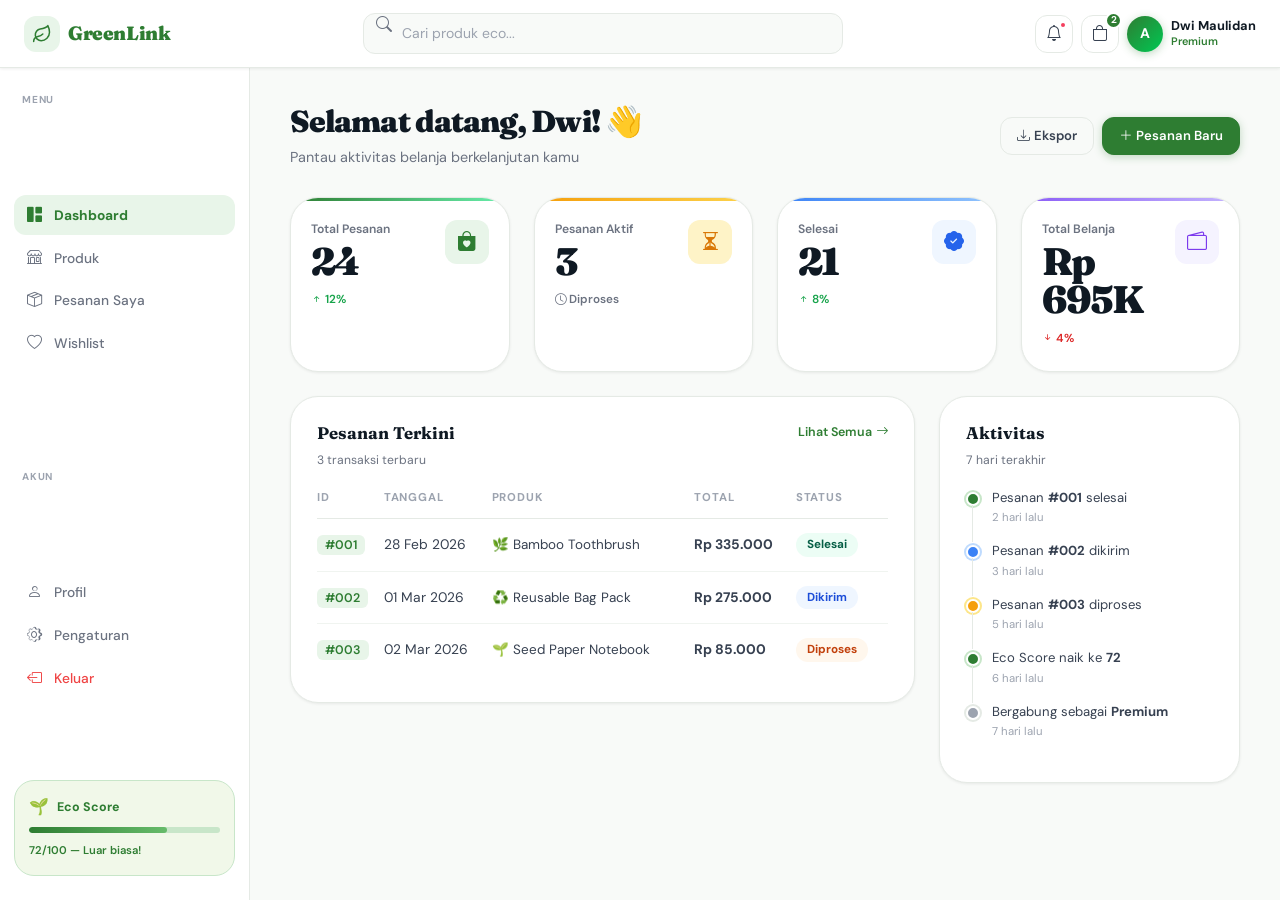
==== TUGAS6/index.html @ 31956008 "Add files via upload" ====
<!DOCTYPE html>
<html lang="id">
<head>
    <meta charset="UTF-8">
    <meta name="viewport" content="width=device-width, initial-scale=1.0">
    <title>GreenLink Dashboard — Bootstrap Grid</title>

    <!-- Bootstrap 5 CSS -->
    <link href="https://cdn.jsdelivr.net/npm/bootstrap@5.3.2/dist/css/bootstrap.min.css" rel="stylesheet">
    <!-- Google Fonts -->
    <link href="https://fonts.googleapis.com/css2?family=Fraunces:ital,wght@0,400;0,600;0,700;0,900;1,400&family=DM+Sans:wght@400;500;600;700&display=swap" rel="stylesheet">
    <!-- Bootstrap Icons -->
    <link href="https://cdn.jsdelivr.net/npm/bootstrap-icons@1.11.3/font/bootstrap-icons.css" rel="stylesheet">
    <link rel="stylesheet" href="style.css">
</head>
<body>

    <!-- ========= TOPBAR ========= -->
    <header class="gl-topbar anim-drop">
        <div class="gl-topbar-inner d-flex align-items-center gap-3">
            <a href="#" class="gl-brand d-flex align-items-center gap-2 text-decoration-none flex-shrink-0">
                <div class="gl-brand-mark">
                    <svg width="20" height="20" viewBox="0 0 32 32" fill="none">
                        <path d="M14.667 26.667c-2.342.007-4.6-.866-6.328-2.446C6.612 22.64 5.541 20.469 5.34 18.136c-.202-2.332.482-4.655 1.913-6.508C8.683 9.775 10.759 8.528 13.067 8.133c7.6-1.467 9.6-2.16 12.266-5.467 1.334 2.667 2.667 5.573 2.667 10.667 0 7.333-6.373 13.333-13.333 13.333z" stroke="currentColor" stroke-width="2.4" stroke-linecap="round" stroke-linejoin="round"/>
                        <path d="M2.667 28c0-4 2.466-7.147 6.773-8C12.667 19.36 16 17.333 17.333 16" stroke="currentColor" stroke-width="2.4" stroke-linecap="round" stroke-linejoin="round"/>
                    </svg>
                </div>
                <span class="gl-brand-name d-none d-md-block">GreenLink</span>
            </a>

            <!-- Search — menggunakan Bootstrap d-none d-md-flex untuk responsive -->
            <div class="gl-search flex-grow-1 d-none d-md-flex justify-content-center">
                <div class="gl-search-box position-relative w-100" style="max-width:480px">
                    <i class="bi bi-search gl-search-ico"></i>
                    <input type="text" class="gl-search-input" placeholder="Cari produk eco...">
                </div>
            </div>

            <div class="ms-auto d-flex align-items-center gap-2">
                <button class="gl-icon-btn position-relative d-none d-sm-flex">
                    <i class="bi bi-bell"></i>
                    <span class="gl-notif-dot"></span>
                </button>
                <button class="gl-icon-btn position-relative">
                    <i class="bi bi-bag"></i>
                    <span class="gl-cart-badge">2</span>
                </button>
                <div class="gl-avatar-wrap d-flex align-items-center gap-2">
                    <div class="gl-avatar">A</div>
                    <div class="d-none d-lg-block">
                        <p class="gl-uname mb-0">Dwi Maulidan</p>
                        <p class="gl-urole mb-0">Premium</p>
                    </div>
                </div>
            </div>
        </div>
    </header>

    <!-- ========= PAGE — Bootstrap container-fluid ========= -->
    <div class="gl-page-shell">

        <!-- ========= SIDEBAR ========= -->
        <aside class="gl-sidebar anim-rise">
            <p class="gl-nav-lbl">MENU</p>
            <nav class="gl-nav">
                <a href="#" class="gl-nav-link active">
                    <i class="bi bi-grid-1x2-fill"></i>
                    <span>Dashboard</span>
                </a>
                <a href="#" class="gl-nav-link">
                    <i class="bi bi-shop"></i>
                    <span>Produk</span>
                </a>
                <a href="#" class="gl-nav-link">
                    <i class="bi bi-box-seam"></i>
                    <span>Pesanan Saya</span>
                </a>
                <a href="#" class="gl-nav-link">
                    <i class="bi bi-heart"></i>
                    <span>Wishlist</span>
                </a>
            </nav>

            <p class="gl-nav-lbl mt-4">AKUN</p>
            <nav class="gl-nav">
                <a href="#" class="gl-nav-link">
                    <i class="bi bi-person"></i>
                    <span>Profil</span>
                </a>
                <a href="#" class="gl-nav-link">
                    <i class="bi bi-gear"></i>
                    <span>Pengaturan</span>
                </a>
                <a href="#" class="gl-nav-link gl-nav-link--out">
                    <i class="bi bi-box-arrow-left"></i>
                    <span>Keluar</span>
                </a>
            </nav>

            <div class="gl-eco-widget">
                <div class="d-flex align-items-center gap-2 mb-2">
                    <span>🌱</span>
                    <strong class="gl-eco-ttl">Eco Score</strong>
                </div>
                <div class="gl-eco-track">
                    <div class="gl-eco-bar"></div>
                </div>
                <small class="gl-eco-note">72/100 — Luar biasa!</small>
            </div>
        </aside>

        <!-- ========= MAIN ========= -->
        <main class="gl-main">

            <!-- Header -->
            <div class="gl-welcome anim-up" style="--d:0.05s">
                <!-- Bootstrap d-flex, flex-wrap, gap utilities -->
                <div class="d-flex flex-wrap align-items-center justify-content-between gap-3">
                    <div>
                        <h1 class="gl-welcome-h">Selamat datang, Dwi! 👋</h1>
                        <p class="gl-welcome-p mb-0">Pantau aktivitas belanja berkelanjutan kamu</p>
                    </div>
                    <div class="d-flex gap-2">
                        <button class="gl-btn-outline"><i class="bi bi-download me-1"></i>Ekspor</button>
                        <button class="gl-btn-fill"><i class="bi bi-plus-lg me-1"></i>Pesanan Baru</button>
                    </div>
                </div>
            </div>

            <!-- ===== STAT CARDS — Bootstrap Grid ===== -->
            <!--
                BOOTSTRAP GRID: .row + breakpoint columns
                col-12       → 1 kolom di XS (<576px)
                col-sm-6     → 2 kolom di SM (≥576px)
                col-lg-3     → 4 kolom di LG (≥992px)
                g-4          → Bootstrap gap utility (gutter)
            -->
            <div class="row g-4 mb-4 anim-up" style="--d:0.15s">
                <div class="col-12 col-sm-6 col-lg-3">
                    <div class="gl-stat gl-stat--g">
                        <div>
                            <p class="gl-stat-lbl">Total Pesanan</p>
                            <h2 class="gl-stat-num counter" data-to="24">0</h2>
                            <span class="gl-trend gl-trend--up"><i class="bi bi-arrow-up-short"></i>12%</span>
                        </div>
                        <div class="gl-stat-ico"><i class="bi bi-bag-heart-fill"></i></div>
                    </div>
                </div>
                <div class="col-12 col-sm-6 col-lg-3">
                    <div class="gl-stat gl-stat--a">
                        <div>
                            <p class="gl-stat-lbl">Pesanan Aktif</p>
                            <h2 class="gl-stat-num counter" data-to="3">0</h2>
                            <span class="gl-trend gl-trend--n"><i class="bi bi-clock"></i> Diproses</span>
                        </div>
                        <div class="gl-stat-ico"><i class="bi bi-hourglass-split"></i></div>
                    </div>
                </div>
                <div class="col-12 col-sm-6 col-lg-3">
                    <div class="gl-stat gl-stat--b">
                        <div>
                            <p class="gl-stat-lbl">Selesai</p>
                            <h2 class="gl-stat-num counter" data-to="21">0</h2>
                            <span class="gl-trend gl-trend--up"><i class="bi bi-arrow-up-short"></i>8%</span>
                        </div>
                        <div class="gl-stat-ico"><i class="bi bi-patch-check-fill"></i></div>
                    </div>
                </div>
                <div class="col-12 col-sm-6 col-lg-3">
                    <div class="gl-stat gl-stat--p">
                        <div>
                            <p class="gl-stat-lbl">Total Belanja</p>
                            <h2 class="gl-stat-num">Rp 695K</h2>
                            <span class="gl-trend gl-trend--dn"><i class="bi bi-arrow-down-short"></i>4%</span>
                        </div>
                        <div class="gl-stat-ico"><i class="bi bi-wallet2"></i></div>
                    </div>
                </div>
            </div>

            <!-- ===== BOTTOM ROW — Bootstrap Grid 8:4 ===== -->
            <!--
                col-12       → full-width di mobile
                col-lg-8     → 8/12 kolom di LG untuk tabel
                col-lg-4     → 4/12 kolom di LG untuk aktivitas
            -->
            <div class="row g-4 anim-up" style="--d:0.25s">

                <!-- Orders Table -->
                <div class="col-12 col-lg-8">
                    <div class="gl-card">
                        <div class="gl-card-hd">
                            <div>
                                <h3 class="gl-card-ttl">Pesanan Terkini</h3>
                                <p class="gl-card-sub mb-0">3 transaksi terbaru</p>
                            </div>
                            <a href="#" class="gl-link-all">Lihat Semua <i class="bi bi-arrow-right"></i></a>
                        </div>
                        <div class="table-responsive">
                            <table class="gl-table w-100">
                                <thead>
                                    <tr>
                                        <th>ID</th>
                                        <th>Tanggal</th>
                                        <th class="d-none d-md-table-cell">Produk</th>
                                        <th>Total</th>
                                        <th>Status</th>
                                    </tr>
                                </thead>
                                <tbody>
                                    <tr class="tr-anim">
                                        <td><code class="gl-oid">#001</code></td>
                                        <td>28 Feb 2026</td>
                                        <td class="d-none d-md-table-cell">
                                            <span class="gl-prod">🌿 Bamboo Toothbrush</span>
                                        </td>
                                        <td><strong>Rp 335.000</strong></td>
                                        <td><span class="gl-badge gl-badge--done">Selesai</span></td>
                                    </tr>
                                    <tr class="tr-anim">
                                        <td><code class="gl-oid">#002</code></td>
                                        <td>01 Mar 2026</td>
                                        <td class="d-none d-md-table-cell">
                                            <span class="gl-prod">♻️ Reusable Bag Pack</span>
                                        </td>
                                        <td><strong>Rp 275.000</strong></td>
                                        <td><span class="gl-badge gl-badge--ship">Dikirim</span></td>
                                    </tr>
                                    <tr class="tr-anim">
                                        <td><code class="gl-oid">#003</code></td>
                                        <td>02 Mar 2026</td>
                                        <td class="d-none d-md-table-cell">
                                            <span class="gl-prod">🌱 Seed Paper Notebook</span>
                                        </td>
                                        <td><strong>Rp 85.000</strong></td>
                                        <td><span class="gl-badge gl-badge--proc">Diproses</span></td>
                                    </tr>
                                </tbody>
                            </table>
                        </div>
                    </div>
                </div>

                <!-- Activity Feed -->
                <div class="col-12 col-lg-4">
                    <div class="gl-card h-100">
                        <div class="gl-card-hd">
                            <div>
                                <h3 class="gl-card-ttl">Aktivitas</h3>
                                <p class="gl-card-sub mb-0">7 hari terakhir</p>
                            </div>
                        </div>
                        <ul class="gl-act-list list-unstyled mb-0">
                            <li class="gl-act-item">
                                <span class="gl-dot gl-dot--g"></span>
                                <div>
                                    <p class="mb-0">Pesanan <b>#001</b> selesai</p>
                                    <small>2 hari lalu</small>
                                </div>
                            </li>
                            <li class="gl-act-item">
                                <span class="gl-dot gl-dot--b"></span>
                                <div>
                                    <p class="mb-0">Pesanan <b>#002</b> dikirim</p>
                                    <small>3 hari lalu</small>
                                </div>
                            </li>
                            <li class="gl-act-item">
                                <span class="gl-dot gl-dot--a"></span>
                                <div>
                                    <p class="mb-0">Pesanan <b>#003</b> diproses</p>
                                    <small>5 hari lalu</small>
                                </div>
                            </li>
                            <li class="gl-act-item">
                                <span class="gl-dot gl-dot--g"></span>
                                <div>
                                    <p class="mb-0">Eco Score naik ke <b>72</b></p>
                                    <small>6 hari lalu</small>
                                </div>
                            </li>
                            <li class="gl-act-item gl-act-item--last">
                                <span class="gl-dot gl-dot--gr"></span>
                                <div>
                                    <p class="mb-0">Bergabung sebagai <b>Premium</b></p>
                                    <small>7 hari lalu</small>
                                </div>
                            </li>
                        </ul>
                    </div>
                </div>

            </div><!-- /row -->
        </main>
    </div><!-- /gl-page-shell -->

    <script src="https://cdn.jsdelivr.net/npm/bootstrap@5.3.2/dist/js/bootstrap.bundle.min.js"></script>
    <script>
        // Counter animation
        document.querySelectorAll('.counter').forEach(el => {
            const target = +el.dataset.to;
            let n = 0;
            const step = Math.ceil(target / 30);
            const t = setInterval(() => {
                n = Math.min(n + step, target);
                el.textContent = n;
                if (n >= target) clearInterval(t);
            }, 50);
        });

        // IntersectionObserver untuk .anim-up
        const io = new IntersectionObserver(entries => {
            entries.forEach(e => { if (e.isIntersecting) e.target.classList.add('is-vis'); });
        }, { threshold: 0.1 });
        document.querySelectorAll('.anim-up').forEach(el => io.observe(el));

        // Table row stagger
        document.querySelectorAll('.tr-anim').forEach((r, i) => {
            r.style.animationDelay = `${0.35 + i * 0.1}s`;
            r.classList.add('tr-show');
        });

        // Nav active
        document.querySelectorAll('.gl-nav-link').forEach(a => {
            a.addEventListener('click', e => {
                e.preventDefault();
                document.querySelectorAll('.gl-nav-link').forEach(x => x.classList.remove('active'));
                a.classList.add('active');
            });
        });
    </script>
</body>
</html>
---- TUGAS6/style.css ----
/* ============================================================
   style_bootstrap.css — GreenLink Dashboard (BAB 2: BOOTSTRAP GRID)
   Layout Engine : Bootstrap 5 Grid System (.row / .col-*) +
                   CSS Grid untuk struktur halaman (sidebar+main)
   Animasi       : CSS @keyframes + Transition
   Responsive    : Bootstrap breakpoints (sm/md/lg/xl)
   Font          : Fraunces (display) + DM Sans (body)
   ============================================================ */

/* ── 1. CUSTOM PROPERTIES ─────────────────────────────────── */
:root {
    --g-700:   #2E7D32;
    --g-900:   #1B5E20;
    --g-100:   #E8F5E9;
    --g-50:    #F1F8E9;
    --accent:  #00C853;

    --ink:     #0F1923;
    --body:    #374151;
    --muted:   #6B7280;
    --faint:   #9CA3AF;

    --white:   #FFFFFF;
    --bg:      #F8FAF8;
    --border:  #E5EAE5;
    --border-l:#F0F4F0;

    --sh-sm: 0 1px 3px rgba(0,0,0,0.07);
    --sh-md: 0 6px 24px rgba(46,125,50,0.10);
    --sh-lg: 0 12px 48px rgba(46,125,50,0.15);

    --r:     12px;
    --r-lg:  20px;
    --r-xl:  28px;

    --easing: cubic-bezier(0.4,0,0.2,1);
    --dur:    0.26s;

    --topbar-h:  68px;
    --sidebar-w: 250px;
}

/* ── 2. RESET & BASE ──────────────────────────────────────── */
*, *::before, *::after { box-sizing: border-box; }
html { scroll-behavior: smooth; }
body {
    font-family: 'DM Sans', sans-serif;
    background: var(--bg);
    color: var(--body);
    overflow-x: hidden;
    -webkit-font-smoothing: antialiased;
}

/* ── 3. KEYFRAME ANIMATIONS ───────────────────────────────── */

/* Topbar drop dari atas */
@keyframes dropDown {
    from { transform: translateY(-100%); opacity: 0; }
    to   { transform: translateY(0);     opacity: 1; }
}

/* Sidebar naik dari bawah */
@keyframes riseUp {
    from { transform: translateY(30px); opacity: 0; }
    to   { transform: translateY(0);    opacity: 1; }
}

/* Section konten fade + naik (scroll-triggered) */
@keyframes upFade {
    from { transform: translateY(22px); opacity: 0; }
    to   { transform: translateY(0);    opacity: 1; }
}

/* Baris tabel masuk bergantian */
@keyframes trEnter {
    from { transform: translateX(-14px); opacity: 0; }
    to   { transform: translateX(0);     opacity: 1; }
}

/* Dot notifikasi berdetak */
@keyframes heartbeat {
    0%, 100% { transform: scale(1); }
    30%       { transform: scale(1.5); }
    60%       { transform: scale(1.2); }
}

/* Eco bar shimmer */
@keyframes ecoShine {
    0%   { background-position: -200% center; }
    100% { background-position:  200% center; }
}

/* Stat card icon memutar kecil saat hover */
@keyframes wiggle {
    0%,100% { transform: rotate(0deg); }
    25%      { transform: rotate(-8deg); }
    75%      { transform: rotate(8deg); }
}

/* Progress bar stat card mengisi */
@keyframes barFill {
    from { width: 0; }
}

/* ── 4. ANIMATION UTILITY CLASSES ────────────────────────── */
.anim-drop { animation: dropDown 0.40s var(--easing) both; }
.anim-rise { animation: riseUp  0.40s 0.10s var(--easing) both; }

/* anim-up: state awal, class .is-vis ditambahkan JS */
.anim-up {
    opacity: 0;
    transform: translateY(22px);
    transition: opacity 0.5s var(--easing) var(--d, 0s),
                transform 0.5s var(--easing) var(--d, 0s);
}
.anim-up.is-vis { opacity: 1; transform: translateY(0); }

/* Baris tabel */
.tr-anim { opacity: 0; transform: translateX(-14px); }
.tr-anim.tr-show { animation: trEnter 0.36s var(--easing) both; }

/* ── 5. TOPBAR ────────────────────────────────────────────── */
/* Menggunakan Bootstrap d-flex utilities di HTML,
   custom CSS hanya untuk visual styling. */
.gl-topbar {
    position: fixed;
    inset: 0 0 auto 0;
    height: var(--topbar-h);
    background: var(--white);
    border-bottom: 1px solid var(--border);
    z-index: 1000;
    box-shadow: var(--sh-sm);
}
.gl-topbar-inner {
    height: 100%;
    padding: 0 24px;
    /* d-flex align-items-center gap-3 via Bootstrap utilities di HTML */
}

/* Brand */
.gl-brand-mark {
    width: 36px; height: 36px;
    background: var(--g-100);
    color: var(--g-700);
    border-radius: var(--r);
    display: flex; align-items: center; justify-content: center;
    transition: background var(--dur);
}
.gl-brand:hover .gl-brand-mark { background: var(--g-700); color: #fff; }
.gl-brand-name {
    font-family: 'Fraunces', serif;
    font-size: 1.2rem;
    font-weight: 900;
    color: var(--g-700);
    letter-spacing: -0.02em;
}

/* Search */
.gl-search-ico {
    position: absolute; left: 13px;
    color: var(--muted);
    pointer-events: none;
    transition: color var(--dur);
}
.gl-search-input {
    width: 100%;
    padding: 9px 16px 9px 38px;
    background: var(--bg);
    border: 1.5px solid var(--border);
    border-radius: var(--r);
    font-family: 'DM Sans', sans-serif;
    font-size: 0.875rem;
    color: var(--ink);
    outline: none;
    transition: all var(--dur);
}
.gl-search-input:focus {
    background: var(--white);
    border-color: var(--g-700);
    box-shadow: 0 0 0 3px rgba(46,125,50,0.10);
}
.gl-search-input::placeholder { color: var(--faint); }

/* Icon buttons */
.gl-icon-btn {
    width: 38px; height: 38px;
    border: 1.5px solid var(--border);
    border-radius: var(--r);
    background: var(--white);
    color: var(--body);
    font-size: 1rem;
    cursor: pointer;
    display: flex; align-items: center; justify-content: center;
    transition: all var(--dur);
}
.gl-icon-btn:hover { background: var(--g-100); border-color: var(--g-700); color: var(--g-700); }

.gl-notif-dot {
    width: 8px; height: 8px;
    background: #F43F5E;
    border-radius: 50%;
    border: 2px solid var(--white);
    position: absolute; top: 5px; right: 5px;
    animation: heartbeat 2s ease-in-out infinite;
}
.gl-cart-badge {
    position: absolute; top: -4px; right: -4px;
    width: 17px; height: 17px;
    background: var(--g-700);
    color: #fff;
    font-size: 0.62rem; font-weight: 700;
    border-radius: 50%;
    display: flex; align-items: center; justify-content: center;
    border: 2px solid var(--white);
}

/* Avatar */
.gl-avatar {
    width: 36px; height: 36px;
    background: linear-gradient(135deg, var(--g-700), var(--accent));
    color: #fff;
    border-radius: 50%;
    font-weight: 700; font-size: 0.875rem;
    display: flex; align-items: center; justify-content: center;
    box-shadow: 0 2px 8px rgba(46,125,50,0.30);
}
.gl-uname { font-size: 0.8rem; font-weight: 700; color: var(--ink); line-height: 1.2; }
.gl-urole { font-size: 0.68rem; color: var(--g-700); font-weight: 600; }

/* ── 6. PAGE SHELL — CSS Grid (sidebar + main) ────────────── */
/*
   CSS Grid digunakan untuk struktur halaman utama (2 kolom).
   Bootstrap Grid digunakan di dalam .gl-main untuk konten.
   Pemisahan yang bersih antara layout makro vs mikro.
*/
.gl-page-shell {
    display: grid;
    grid-template-columns: var(--sidebar-w) 1fr; /* ← CSS GRID 2 kolom */
    min-height: calc(100vh - var(--topbar-h));
    margin-top: var(--topbar-h);
}

/* ── 7. SIDEBAR ───────────────────────────────────────────── */
.gl-sidebar {
    background: var(--white);
    border-right: 1px solid var(--border);
    padding: 24px 14px;
    position: fixed;
    top: var(--topbar-h);
    bottom: 0;
    width: var(--sidebar-w);
    overflow-y: auto;
    display: flex;
    flex-direction: column;
    justify-content: space-between;
    z-index: 900;
}

.gl-nav-lbl {
    font-size: 0.63rem; font-weight: 700;
    color: var(--faint);
    letter-spacing: 0.08em;
    padding: 0 8px; margin-bottom: 6px;
    font-family: 'DM Sans', sans-serif;
}
.gl-nav { display: flex; flex-direction: column; gap: 2px; }
.gl-nav-link {
    display: flex; align-items: center; gap: 10px;
    padding: 9px 10px;
    border-radius: var(--r);
    color: var(--muted);
    font-size: 0.86rem;
    font-weight: 500;
    text-decoration: none;
    transition: all var(--dur);
}
.gl-nav-link i { font-size: 0.95rem; width: 20px; text-align: center; flex-shrink: 0; }
.gl-nav-link:hover:not(.active) { background: var(--bg); color: var(--ink); }
.gl-nav-link.active { background: var(--g-100); color: var(--g-700); font-weight: 700; }
.gl-nav-link--out { color: #EF4444 !important; }
.gl-nav-link--out:hover { background: #FEF2F2 !important; }

/* Eco widget */
.gl-eco-widget {
    background: var(--g-50);
    border: 1px solid #C8E6C9;
    border-radius: var(--r-lg);
    padding: 14px;
}
.gl-eco-ttl { font-size: 0.78rem; font-weight: 700; color: var(--g-700); }
.gl-eco-track {
    height: 6px;
    background: #C8E6C9;
    border-radius: 3px;
    overflow: hidden;
    margin: 6px 0 4px;
}
.gl-eco-bar {
    width: 72%; height: 100%;
    background: linear-gradient(90deg, var(--g-700), #66BB6A, #A5D6A7);
    background-size: 200% auto;
    border-radius: 3px;
    animation: ecoShine 2.5s linear infinite;
}
.gl-eco-note { font-size: 0.70rem; color: var(--g-700); font-weight: 600; }

/* ── 8. MAIN CONTENT ──────────────────────────────────────── */
/* grid-column: 2 / 3 → kolom kedua dari CSS Grid di .gl-page-shell */
.gl-main {
    grid-column: 2 / 3;        /* ← CSS Grid placement */
    padding: 36px 40px;
    min-height: calc(100vh - var(--topbar-h));
}

/* ── 9. WELCOME ───────────────────────────────────────────── */
.gl-welcome { margin-bottom: 28px; }
.gl-welcome-h {
    font-family: 'Fraunces', serif;
    font-size: 1.9rem;
    font-weight: 900;
    color: var(--ink);
    letter-spacing: -0.03em;
    line-height: 1.15;
}
.gl-welcome-p { color: var(--muted); font-size: 0.9rem; margin-top: 4px; }

.gl-btn-outline {
    padding: 8px 16px;
    background: transparent;
    border: 1.5px solid var(--border);
    border-radius: var(--r);
    font-family: 'DM Sans', sans-serif;
    font-size: 0.82rem; font-weight: 600;
    color: var(--body);
    cursor: pointer;
    transition: all var(--dur);
}
.gl-btn-outline:hover { border-color: var(--g-700); color: var(--g-700); background: var(--g-50); }

.gl-btn-fill {
    padding: 8px 16px;
    background: var(--g-700);
    border: 1.5px solid var(--g-700);
    border-radius: var(--r);
    font-family: 'DM Sans', sans-serif;
    font-size: 0.82rem; font-weight: 600;
    color: #fff;
    cursor: pointer;
    box-shadow: 0 2px 8px rgba(46,125,50,0.28);
    transition: all var(--dur);
}
.gl-btn-fill:hover { background: var(--g-900); transform: translateY(-1px); box-shadow: 0 4px 14px rgba(46,125,50,0.38); }

/* ── 10. STAT CARDS (Bootstrap Grid columns) ─────────────── */
/*
   Bootstrap Grid: .row.g-4 + .col-12.col-sm-6.col-lg-3
   Setiap breakpoint mengatur jumlah kolom secara deklaratif.
   Custom CSS hanya styling visual card-nya.
*/
.gl-stat {
    background: var(--white);
    border: 1px solid var(--border);
    border-radius: var(--r-xl);
    padding: 22px 20px;
    height: 100%;
    display: flex;
    justify-content: space-between;
    align-items: flex-start;
    box-shadow: var(--sh-sm);
    position: relative;
    overflow: hidden;
    transition: transform var(--dur), box-shadow var(--dur);
}
.gl-stat::before {
    content: '';
    position: absolute; top: 0; left: 0; right: 0;
    height: 3px;
    border-radius: var(--r-xl) var(--r-xl) 0 0;
}
.gl-stat--g::before { background: linear-gradient(90deg, var(--g-700), #69F0AE); }
.gl-stat--a::before { background: linear-gradient(90deg, #F59E0B, #FCD34D); }
.gl-stat--b::before { background: linear-gradient(90deg, #3B82F6, #93C5FD); }
.gl-stat--p::before { background: linear-gradient(90deg, #8B5CF6, #C4B5FD); }

.gl-stat:hover { transform: translateY(-4px); box-shadow: var(--sh-md); }
.gl-stat:hover .gl-stat-ico { animation: wiggle 0.5s ease-in-out; }

.gl-stat-lbl { font-size: 0.76rem; font-weight: 600; color: var(--muted); margin-bottom: 4px; }
.gl-stat-num {
    font-family: 'Fraunces', serif;
    font-size: 2.4rem;
    font-weight: 900;
    color: var(--ink);
    letter-spacing: -0.05em;
    line-height: 1;
    margin-bottom: 6px;
}
.gl-trend {
    font-size: 0.73rem; font-weight: 600;
    display: inline-flex; align-items: center; gap: 2px;
}
.gl-trend--up { color: #16A34A; }
.gl-trend--dn { color: #DC2626; }
.gl-trend--n  { color: var(--muted); }

.gl-stat-ico {
    width: 44px; height: 44px;
    border-radius: var(--r);
    display: flex; align-items: center; justify-content: center;
    font-size: 1.25rem;
    flex-shrink: 0;
}
.gl-stat--g .gl-stat-ico { background: var(--g-100); color: var(--g-700); }
.gl-stat--a .gl-stat-ico { background: #FEF3C7; color: #D97706; }
.gl-stat--b .gl-stat-ico { background: #EFF6FF; color: #2563EB; }
.gl-stat--p .gl-stat-ico { background: #F5F3FF; color: #7C3AED; }

/* ── 11. CARDS (Orders + Activity) ───────────────────────── */
/* Bootstrap: .col-12.col-lg-8 dan .col-12.col-lg-4 mengatur lebar. */
.gl-card {
    background: var(--white);
    border: 1px solid var(--border);
    border-radius: var(--r-xl);
    padding: 26px;
    box-shadow: var(--sh-sm);
}
.gl-card-hd {
    display: flex;
    justify-content: space-between;
    align-items: flex-start;
    margin-bottom: 20px;
}
.gl-card-ttl {
    font-family: 'Fraunces', serif;
    font-size: 1.05rem; font-weight: 700;
    color: var(--ink);
}
.gl-card-sub { font-size: 0.76rem; color: var(--muted); }
.gl-link-all {
    font-size: 0.78rem; font-weight: 600;
    color: var(--g-700);
    text-decoration: none;
    display: flex; align-items: center; gap: 4px;
    white-space: nowrap;
    transition: gap var(--dur);
}
.gl-link-all:hover { gap: 8px; }

/* Table */
.gl-table { border-collapse: collapse; }
.gl-table th {
    text-align: left;
    font-size: 0.71rem; font-weight: 700;
    color: var(--faint);
    text-transform: uppercase;
    letter-spacing: 0.07em;
    padding: 0 0 12px;
    border-bottom: 1px solid var(--border);
}
.gl-table td {
    padding: 14px 0;
    font-size: 0.865rem;
    border-bottom: 1px solid var(--border-l);
    vertical-align: middle;
}
.gl-table tbody tr:last-child td { border-bottom: none; }
.gl-table tbody tr { transition: background var(--dur); }
.gl-table tbody tr:hover td { background: var(--bg); }

.gl-oid {
    background: var(--g-100);
    color: var(--g-700);
    padding: 2px 8px;
    border-radius: 6px;
    font-size: 0.78rem; font-weight: 600;
    font-family: 'DM Sans', monospace;
}
.gl-prod { font-size: 0.84rem; }

.gl-badge {
    display: inline-block;
    padding: 3px 11px;
    border-radius: 20px;
    font-size: 0.73rem; font-weight: 700;
}
.gl-badge--done { background: #ECFDF5; color: #065F46; }
.gl-badge--ship { background: #EFF6FF; color: #1D4ED8; }
.gl-badge--proc { background: #FFF7ED; color: #C2410C; }

/* Activity List */
.gl-act-list { padding: 0; }
.gl-act-item {
    display: flex; gap: 12px;
    padding-bottom: 16px;
    position: relative;
}
.gl-act-item:not(.gl-act-item--last)::before {
    content: '';
    position: absolute;
    left: 6px; top: 16px;
    width: 1px; height: calc(100% - 16px);
    background: var(--border);
}
.gl-dot {
    width: 14px; height: 14px;
    border-radius: 50%;
    flex-shrink: 0;
    margin-top: 3px;
    border: 2px solid var(--white);
}
.gl-dot--g  { background: var(--g-700); box-shadow: 0 0 0 2px #C8E6C9; }
.gl-dot--b  { background: #3B82F6; box-shadow: 0 0 0 2px #BFDBFE; }
.gl-dot--a  { background: #F59E0B; box-shadow: 0 0 0 2px #FDE68A; }
.gl-dot--gr { background: var(--faint); box-shadow: 0 0 0 2px var(--border); }

.gl-act-item p     { font-size: 0.82rem; color: var(--body); line-height: 1.4; }
.gl-act-item small { font-size: 0.71rem; color: var(--faint); display: block; margin-top: 2px; }

/* ── 12. RESPONSIVE — Bootstrap Breakpoints + CSS Grid Override ── */

/* ≤1200px: kurangi padding */
@media (max-width: 1200px) {
    .gl-main { padding: 28px 24px; }
}

/* ≤991px: sidebar collapse → CSS Grid 1 kolom */
@media (max-width: 991px) {
    :root { --sidebar-w: 64px; }

    /* CSS Grid: kolom kiri dikecilkan */
    .gl-page-shell {
        grid-template-columns: var(--sidebar-w) 1fr;   /* ← CSS GRID update */
    }

    .gl-nav-lbl,
    .gl-nav-link span,
    .gl-eco-widget,
    .gl-uname, .gl-urole { display: none !important; }
    .gl-nav-link { justify-content: center; padding: 10px; }
    .gl-nav-link i { width: auto; }
    .gl-sidebar { align-items: center; padding: 20px 8px; }
    .gl-main { padding: 24px 16px; }
}

/* ≤767px: sidebar hilang → CSS Grid 1 kolom penuh */
@media (max-width: 767px) {
    :root { --sidebar-w: 0px; }

    /* CSS Grid: hilangkan kolom sidebar */
    .gl-page-shell {
        grid-template-columns: 1fr;                   /* ← CSS GRID 1 kolom */
    }
    .gl-sidebar  { display: none; }
    .gl-main {
        grid-column: 1 / 2;                           /* ← CSS GRID placement */
        padding: 20px 14px;
    }
    .gl-welcome-h { font-size: 1.5rem; }
}

/* ≤575px: tombol penuh */
@media (max-width: 575px) {
    .gl-welcome-h { font-size: 1.25rem; }
    .gl-btn-outline, .gl-btn-fill { padding: 7px 12px; font-size: 0.78rem; }
}

/* ── 13. SCROLLBAR ────────────────────────────────────────── */
::-webkit-scrollbar       { width: 5px; }
::-webkit-scrollbar-track { background: var(--bg); }
::-webkit-scrollbar-thumb { background: #C8E6C9; border-radius: 4px; }
::-webkit-scrollbar-thumb:hover { background: var(--g-700); }
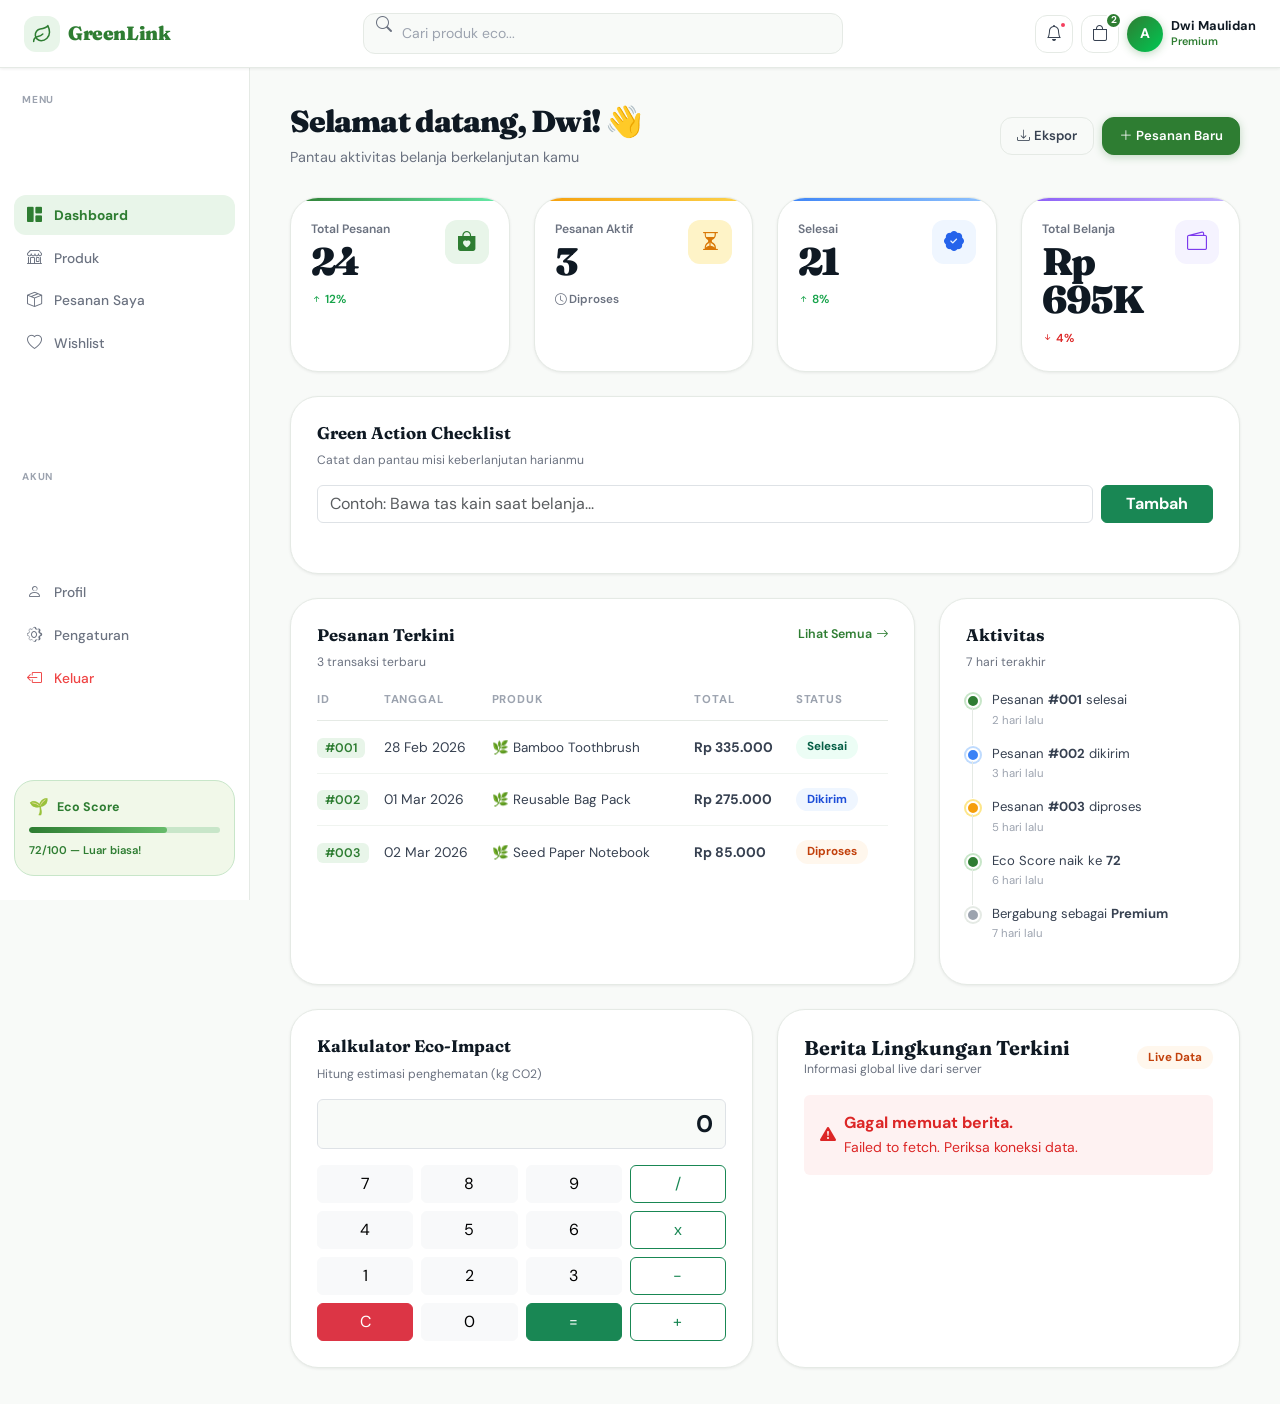
==== commit 0b4a90cb: "Add files via upload" ====
--- a/TUGAS6/index.html
+++ b/TUGAS6/index.html
@@ -28,7 +28,7 @@
                 <span class="gl-brand-name d-none d-md-block">GreenLink</span>
             </a>
 
-            <!-- Search — menggunakan Bootstrap d-none d-md-flex untuk responsive -->
+            <!-- Search -->
             <div class="gl-search flex-grow-1 d-none d-md-flex justify-content-center">
                 <div class="gl-search-box position-relative w-100" style="max-width:480px">
                     <i class="bi bi-search gl-search-ico"></i>
@@ -56,7 +56,7 @@
         </div>
     </header>
 
-    <!-- ========= PAGE — Bootstrap container-fluid ========= -->
+    <!-- ========= PAGE SHELL ========= -->
     <div class="gl-page-shell">
 
         <!-- ========= SIDEBAR ========= -->
@@ -109,12 +109,11 @@
             </div>
         </aside>
 
-        <!-- ========= MAIN ========= -->
+        <!-- ========= MAIN CONTENT ========= -->
         <main class="gl-main">
 
-            <!-- Header -->
+            <!-- Welcome Header -->
             <div class="gl-welcome anim-up" style="--d:0.05s">
-                <!-- Bootstrap d-flex, flex-wrap, gap utilities -->
                 <div class="d-flex flex-wrap align-items-center justify-content-between gap-3">
                     <div>
                         <h1 class="gl-welcome-h">Selamat datang, Dwi! 👋</h1>
@@ -127,14 +126,7 @@
                 </div>
             </div>
 
-            <!-- ===== STAT CARDS — Bootstrap Grid ===== -->
-            <!--
-                BOOTSTRAP GRID: .row + breakpoint columns
-                col-12       → 1 kolom di XS (<576px)
-                col-sm-6     → 2 kolom di SM (≥576px)
-                col-lg-3     → 4 kolom di LG (≥992px)
-                g-4          → Bootstrap gap utility (gutter)
-            -->
+            <!-- ===== STAT CARDS ===== -->
             <div class="row g-4 mb-4 anim-up" style="--d:0.15s">
                 <div class="col-12 col-sm-6 col-lg-3">
                     <div class="gl-stat gl-stat--g">
@@ -178,17 +170,35 @@
                 </div>
             </div>
 
-            <!-- ===== BOTTOM ROW — Bootstrap Grid 8:4 ===== -->
-            <!--
-                col-12       → full-width di mobile
-                col-lg-8     → 8/12 kolom di LG untuk tabel
-                col-lg-4     → 4/12 kolom di LG untuk aktivitas
-            -->
-            <div class="row g-4 anim-up" style="--d:0.25s">
-
-                <!-- Orders Table -->
+            <!-- ===== MIDDLE ROW: Checklist Misi ===== -->
+            <div class="row g-4 mb-4 anim-up" style="--d:0.2s">
+                <div class="col-12">
+                    <div class="gl-card">
+                        <div class="gl-card-hd mb-3">
+                            <div>
+                                <h3 class="gl-card-ttl">Green Action Checklist</h3>
+                                <p class="gl-card-sub mb-0">Catat dan pantau misi keberlanjutan harianmu</p>
+                            </div>
+                        </div>
+                        <!-- Area Input -->
+                        <div class="d-flex gap-2 mb-4">
+                            <input type="text" id="task-input" class="form-control shadow-none" placeholder="Contoh: Bawa tas kain saat belanja...">
+                            <button id="add-task-btn" class="btn btn-success px-4 fw-bold">Tambah</button>
+                        </div>
+                        <!-- Wadah List -->
+                        <ul id="task-list" class="list-unstyled mb-0 d-flex flex-column gap-2">
+                            <!-- Elemen dynamic <li> oleh JS -->
+                        </ul>
+                    </div>
+                </div>
+            </div>
+
+            <!-- ===== BOTTOM ROW: Table, Activity & Calculator ===== -->
+            <div class="row g-4 mb-4 anim-up" style="--d:0.25s">
+
+                <!-- Orders Table (col-lg-8) -->
                 <div class="col-12 col-lg-8">
-                    <div class="gl-card">
+                    <div class="gl-card h-100">
                         <div class="gl-card-hd">
                             <div>
                                 <h3 class="gl-card-ttl">Pesanan Terkini</h3>
@@ -208,40 +218,14 @@
                                     </tr>
                                 </thead>
                                 <tbody>
-                                    <tr class="tr-anim">
-                                        <td><code class="gl-oid">#001</code></td>
-                                        <td>28 Feb 2026</td>
-                                        <td class="d-none d-md-table-cell">
-                                            <span class="gl-prod">🌿 Bamboo Toothbrush</span>
-                                        </td>
-                                        <td><strong>Rp 335.000</strong></td>
-                                        <td><span class="gl-badge gl-badge--done">Selesai</span></td>
-                                    </tr>
-                                    <tr class="tr-anim">
-                                        <td><code class="gl-oid">#002</code></td>
-                                        <td>01 Mar 2026</td>
-                                        <td class="d-none d-md-table-cell">
-                                            <span class="gl-prod">♻️ Reusable Bag Pack</span>
-                                        </td>
-                                        <td><strong>Rp 275.000</strong></td>
-                                        <td><span class="gl-badge gl-badge--ship">Dikirim</span></td>
-                                    </tr>
-                                    <tr class="tr-anim">
-                                        <td><code class="gl-oid">#003</code></td>
-                                        <td>02 Mar 2026</td>
-                                        <td class="d-none d-md-table-cell">
-                                            <span class="gl-prod">🌱 Seed Paper Notebook</span>
-                                        </td>
-                                        <td><strong>Rp 85.000</strong></td>
-                                        <td><span class="gl-badge gl-badge--proc">Diproses</span></td>
-                                    </tr>
+                                    <!-- Dynamic Rows oleh JS -->
                                 </tbody>
                             </table>
                         </div>
                     </div>
                 </div>
 
-                <!-- Activity Feed -->
+                <!-- Activity Feed (col-lg-4) -->
                 <div class="col-12 col-lg-4">
                     <div class="gl-card h-100">
                         <div class="gl-card-hd">
@@ -291,12 +275,84 @@
                 </div>
 
             </div><!-- /row -->
+
+            <!-- ===== EXTRA ROW: Calculator & Live News API ===== -->
+            <div class="row g-4 anim-up" style="--d:0.3s">
+                
+                <!-- Calculator Component -->
+                <div class="col-12 col-md-6">
+                    <div class="gl-card h-100">
+                        <div class="gl-card-hd mb-3">
+                            <div>
+                                <h3 class="gl-card-ttl">Kalkulator Eco-Impact</h3>
+                                <p class="gl-card-sub mb-0">Hitung estimasi penghematan (kg CO2)</p>
+                            </div>
+                        </div>
+                        
+                        <!-- Layar Kalkulator -->
+                        <div class="calc-display-wrap mb-3">
+                            <input type="text" id="calc-display" class="form-control text-end fs-4 fw-bold shadow-none" value="0" disabled style="background-color: var(--bg); color: var(--ink);">
+                        </div>
+
+                        <!-- Grid Tombol Kalkulator -->
+                        <div class="row g-2">
+                            <div class="col-3"><button class="btn btn-light w-100 calc-btn" data-val="7">7</button></div>
+                            <div class="col-3"><button class="btn btn-light w-100 calc-btn" data-val="8">8</button></div>
+                            <div class="col-3"><button class="btn btn-light w-100 calc-btn" data-val="9">9</button></div>
+                            <div class="col-3"><button class="btn btn-outline-success w-100 calc-btn" data-val="/">/</button></div>
+                            
+                            <div class="col-3"><button class="btn btn-light w-100 calc-btn" data-val="4">4</button></div>
+                            <div class="col-3"><button class="btn btn-light w-100 calc-btn" data-val="5">5</button></div>
+                            <div class="col-3"><button class="btn btn-light w-100 calc-btn" data-val="6">6</button></div>
+                            <div class="col-3"><button class="btn btn-outline-success w-100 calc-btn" data-val="*">x</button></div>
+                            
+                            <div class="col-3"><button class="btn btn-light w-100 calc-btn" data-val="1">1</button></div>
+                            <div class="col-3"><button class="btn btn-light w-100 calc-btn" data-val="2">2</button></div>
+                            <div class="col-3"><button class="btn btn-light w-100 calc-btn" data-val="3">3</button></div>
+                            <div class="col-3"><button class="btn btn-outline-success w-100 calc-btn" data-val="-">-</button></div>
+                            
+                            <div class="col-3"><button class="btn btn-danger w-100" id="calc-clear">C</button></div>
+                            <div class="col-3"><button class="btn btn-light w-100 calc-btn" data-val="0">0</button></div>
+                            <div class="col-3"><button class="btn btn-success w-100" id="calc-equals">=</button></div>
+                            <div class="col-3"><button class="btn btn-outline-success w-100 calc-btn" data-val="+">+</button></div>
+                        </div>
+                    </div>
+                </div>
+
+                <!-- Live News Component -->
+                <div class="col-12 col-md-6">
+                    <div class="gl-card h-100">
+                        <div class="d-flex justify-content-between align-items-center mb-3">
+                            <div>
+                                <h3 class="gl-card-ttl fs-5 mb-0">Berita Lingkungan Terkini</h3>
+                                <p class="gl-card-sub mb-0">Informasi global live dari server</p>
+                            </div>
+                            <span class="gl-badge gl-badge--proc">Live Data</span>
+                        </div>
+                        
+                        <!-- Area Feed Grid Berita -->
+                        <div class="row g-3" id="eco-news-container">
+                            <div class="col-12 text-center text-muted py-4" id="loading-indicator">
+                                <div class="spinner-border text-success" role="status"></div>
+                                <p class="mt-2 mb-0">Menghubungkan ke server...</p>
+                            </div>
+                        </div>
+                    </div>
+                </div>
+
+            </div> <!-- /row -->
+
         </main>
     </div><!-- /gl-page-shell -->
 
+    <!-- Bootstrap Bundle JS -->
     <script src="https://cdn.jsdelivr.net/npm/bootstrap@5.3.2/dist/js/bootstrap.bundle.min.js"></script>
+    
+    <!-- CORE SYSTEM SCRIPT -->
     <script>
-        // Counter animation
+        // ==========================================
+        // 1. ANIMATION & UTILITIES
+        // ==========================================
         document.querySelectorAll('.counter').forEach(el => {
             const target = +el.dataset.to;
             let n = 0;
@@ -308,19 +364,11 @@
             }, 50);
         });
 
-        // IntersectionObserver untuk .anim-up
         const io = new IntersectionObserver(entries => {
             entries.forEach(e => { if (e.isIntersecting) e.target.classList.add('is-vis'); });
         }, { threshold: 0.1 });
         document.querySelectorAll('.anim-up').forEach(el => io.observe(el));
 
-        // Table row stagger
-        document.querySelectorAll('.tr-anim').forEach((r, i) => {
-            r.style.animationDelay = `${0.35 + i * 0.1}s`;
-            r.classList.add('tr-show');
-        });
-
-        // Nav active
         document.querySelectorAll('.gl-nav-link').forEach(a => {
             a.addEventListener('click', e => {
                 e.preventDefault();
@@ -328,6 +376,200 @@
                 a.classList.add('active');
             });
         });
+
+        // ==========================================
+        // 2. ECO-IMPACT CALCULATOR SYSTEM
+        // ==========================================
+        const display = document.getElementById('calc-display');
+        const buttons = document.querySelectorAll('.calc-btn');
+        const clearBtn = document.getElementById('calc-clear');
+        const equalsBtn = document.getElementById('calc-equals');
+        let currentExpression = '';
+
+        function updateDisplay(value) {
+            display.value = value || '0';
+        }
+
+        buttons.forEach(button => {
+            button.addEventListener('click', (e) => {
+                const value = e.target.getAttribute('data-val');
+                const lastChar = currentExpression.slice(-1);
+                const isOperator = ['+', '-', '*', '/'].includes(value);
+                if (isOperator && ['+', '-', '*', '/'].includes(lastChar)) return;
+
+                currentExpression += value;
+                updateDisplay(currentExpression);
+            });
+        });
+
+        equalsBtn.addEventListener('click', () => {
+            if (currentExpression === '') return;
+            try {
+                if (/^[0-9+\-*/.]*$/.test(currentExpression)) {
+                    const result = new Function('return ' + currentExpression)();
+                    const formattedResult = Number.isInteger(result) ? result : result.toFixed(2);
+                    updateDisplay(formattedResult + " kg CO2");
+                    currentExpression = formattedResult.toString();
+                } else {
+                    throw new Error("Invalid format");
+                }
+            } catch (error) {
+                updateDisplay("Error");
+                currentExpression = '';
+            }
+        });
+
+        clearBtn.addEventListener('click', () => {
+            currentExpression = '';
+            updateDisplay('0');
+        });
+
+        // ==========================================
+        // 3. GREEN ACTION CHECKLIST (CRUD + LOCALSTORAGE)
+        // ==========================================
+        const taskInput = document.getElementById('task-input');
+        const addTaskBtn = document.getElementById('add-task-btn');
+        const taskList = document.getElementById('task-list');
+        let tasks = JSON.parse(localStorage.getItem('greenTasks')) || [];
+
+        function renderTasks() {
+            taskList.innerHTML = '';
+            tasks.forEach((task, index) => {
+                const li = document.createElement('li');
+                li.className = `p-3 border rounded d-flex justify-content-between align-items-center ${task.completed ? 'bg-light text-muted' : 'bg-white'}`;
+                const textDecoration = task.completed ? 'text-decoration-line-through' : '';
+
+                li.innerHTML = `
+                    <div class="d-flex align-items-center gap-2">
+                        <input type="checkbox" class="form-check-input mt-0" ${task.completed ? 'checked' : ''} onchange="toggleTask(${index})">
+                        <span class="${textDecoration}">${task.text}</span>
+                    </div>
+                    <button class="btn btn-sm btn-outline-danger border-0" onclick="deleteTask(${index})">
+                        <i class="bi bi-trash3-fill"></i> Hapus
+                    </button>
+                `;
+                taskList.appendChild(li);
+            });
+            localStorage.setItem('greenTasks', JSON.stringify(tasks));
+        }
+
+        addTaskBtn.addEventListener('click', () => {
+            const taskText = taskInput.value.trim();
+            if (taskText !== '') {
+                tasks.push({ text: taskText, completed: false });
+                taskInput.value = '';
+                renderTasks();
+            }
+        });
+
+        taskInput.addEventListener('keypress', (e) => {
+            if (e.key === 'Enter') addTaskBtn.click();
+        });
+
+        function toggleTask(index) {
+            tasks[index].completed = !tasks[index].completed;
+            renderTasks();
+        }
+
+        function deleteTask(index) {
+            tasks.splice(index, 1);
+            renderTasks();
+        }
+
+        renderTasks();
+
+        // ==========================================
+        // 4. DATA TRANS-RENDER (MAP, FILTER, REDUCE)
+        // ==========================================
+        const greenOrders = [
+            { id: '001', date: '28 Feb 2026', product: 'Bamboo Toothbrush', price: 335000, status: 'Selesai' },
+            { id: '002', date: '01 Mar 2026', product: 'Reusable Bag Pack', price: 275000, status: 'Dikirim' },
+            { id: '003', date: '02 Mar 2026', product: 'Seed Paper Notebook', price: 85000, status: 'Diproses' }
+        ];
+
+        const tableBody = document.querySelector('.gl-table tbody');
+
+        function renderTable(dataArray) {
+            if(!tableBody) return;
+            
+            tableBody.innerHTML = dataArray.map((order, index) => {
+                let badgeClass = '';
+                if (order.status === 'Selesai') badgeClass = 'gl-badge--done';
+                else if (order.status === 'Dikirim') badgeClass = 'gl-badge--ship';
+                else if (order.status === 'Diproses') badgeClass = 'gl-badge--proc';
+
+                return `
+                    <tr class="tr-anim">
+                        <td><code class="gl-oid">#${order.id}</code></td>
+                        <td>${order.date}</td>
+                        <td class="d-none d-md-table-cell">
+                            <span class="gl-prod">🌿 ${order.product}</span>
+                        </td>
+                        <td><strong>Rp ${order.price.toLocaleString('id-ID')}</strong></td>
+                        <td><span class="gl-badge ${badgeClass}">${order.status}</span></td>
+                    </tr>
+                `;
+            }).join('');
+
+            // Efek stagger trigger setelah render selesai
+            setTimeout(() => {
+                document.querySelectorAll('.tr-anim').forEach((r, i) => {
+                    r.style.animationDelay = `${0.2 + (i * 0.08)}s`;
+                    r.classList.add('tr-show');
+                });
+            }, 50);
+        }
+
+        renderTable(greenOrders);
+
+        // ==========================================
+        // 5. ASYNC FETCH LIVE NEWS API SYSTEM
+        // ==========================================
+        const newsContainer = document.getElementById('eco-news-container');
+        const loadingIndicator = document.getElementById('loading-indicator');
+
+        async function fetchEcoNews() {
+            try {
+                const response = await fetch('https://jsonplaceholder.typicode.com/posts?_limit=3');
+                if (!response.ok) throw new Error(`HTTP Error Status: ${response.status}`);
+                
+                const articles = await response.json();
+                if (loadingIndicator) loadingIndicator.style.display = 'none';
+                
+                newsContainer.innerHTML = articles.map(article => `
+                    <div class="col-12">
+                        <div class="p-3 border rounded bg-white position-relative">
+                            <h4 class="gl-card-ttl text-capitalize fs-6 mb-1 text-truncate">
+                                📰 ${article.title}
+                            </h4>
+                            <p class="gl-card-sub mb-2 small text-muted">
+                                ${article.body.substring(0, 90)}...
+                            </p>
+                            <a href="#" class="gl-link-all text-success small fw-bold text-decoration-none">
+                                Baca selengkapnya <i class="bi bi-arrow-right"></i>
+                            </a>
+                        </div>
+                    </div>
+                `).join('');
+
+            } catch (error) {
+                if (loadingIndicator) loadingIndicator.style.display = 'none';
+                newsContainer.innerHTML = `
+                    <div class="col-12">
+                        <div class="alert alert-danger d-flex align-items-center gap-2 border-0 m-0" style="background: #FEF2F2; color: #DC2626;">
+                            <i class="bi bi-exclamation-triangle-fill"></i>
+                            <div>
+                                <strong>Gagal memuat berita.</strong><br>
+                                <small>${error.message}. Periksa koneksi data.</small>
+                            </div>
+                        </div>
+                    </div>
+                `;
+                console.error("Fetch API Error:", error);
+            }
+        }
+
+        document.addEventListener('DOMContentLoaded', fetchEcoNews);
     </script>
 </body>
 </html>
